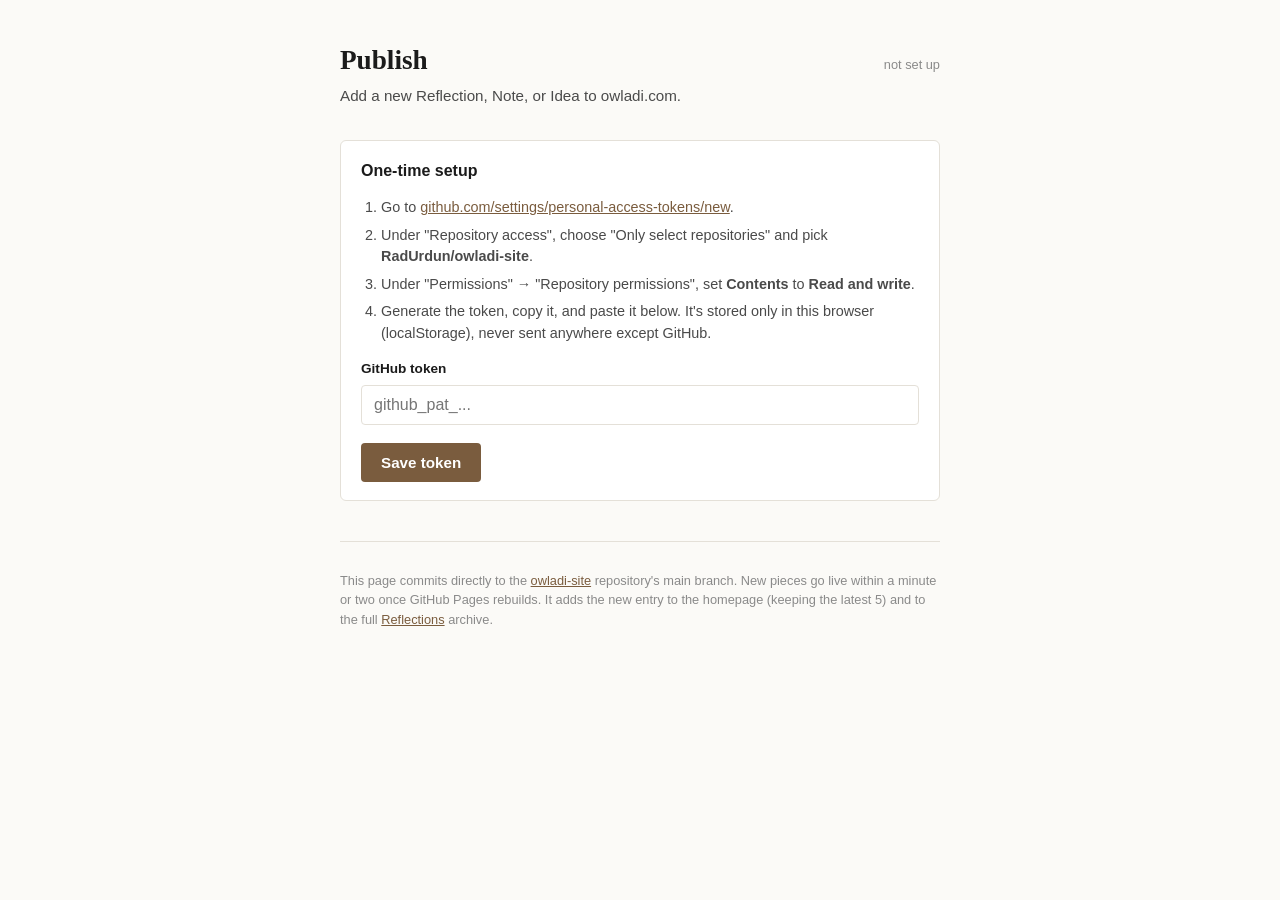
==== admin/index.html @ ec38209f "Create index.html" ====
<!DOCTYPE html>
<html lang="en">
<head>
<meta charset="UTF-8">
<meta name="viewport" content="width=device-width, initial-scale=1.0">
<title>Publish — Raddad Ayoub</title>
<meta name="robots" content="noindex">
<style>
  :root {
    --ink: #1b1b1b;
    --ink-soft: #4a4a4a;
    --ink-faint: #8a8a8a;
    --rule: #e4e0d8;
    --paper: #fbfaf7;
    --accent: #7a5c3e;
    --serif: Georgia, "Iowan Old Style", "Palatino Linotype", Palatino, "Times New Roman", serif;
    --sans: -apple-system, BlinkMacSystemFont, "Segoe UI", Helvetica, Arial, sans-serif;
  }
  * { box-sizing: border-box; }
  body {
    margin: 0;
    background: var(--paper);
    color: var(--ink);
    font-family: var(--sans);
    font-size: 16px;
    line-height: 1.5;
  }
  .wrap { max-width: 640px; margin: 0 auto; padding: 40px 20px 80px; }
  h1 { font-family: var(--serif); font-size: 1.7rem; margin: 0 0 4px; }
  .sub { color: var(--ink-soft); margin: 0 0 32px; font-size: 0.95rem; }
  a { color: var(--accent); }
  fieldset { border: none; padding: 0; margin: 0 0 28px; }
  label { display: block; font-weight: 600; font-size: 0.85rem; margin-bottom: 6px; }
  .hint { color: var(--ink-faint); font-size: 0.8rem; margin: 4px 0 0; }
  input[type=text], select, textarea {
    width: 100%;
    font-family: var(--sans);
    font-size: 1rem;
    padding: 10px 12px;
    border: 1px solid var(--rule);
    border-radius: 4px;
    background: #fff;
    color: var(--ink);
  }
  textarea { min-height: 160px; resize: vertical; font-family: var(--serif); line-height: 1.6; }
  .row { margin-bottom: 18px; }
  .two-col { display: flex; gap: 14px; }
  .two-col > div { flex: 1; }
  button {
    font-family: var(--sans);
    font-size: 0.95rem;
    font-weight: 600;
    padding: 11px 20px;
    border-radius: 4px;
    border: none;
    cursor: pointer;
  }
  .btn-primary { background: var(--accent); color: #fff; }
  .btn-primary:disabled { opacity: 0.5; cursor: default; }
  .btn-secondary { background: none; border: 1px solid var(--rule); color: var(--ink-soft); }
  .checkbox-row { display: flex; align-items: center; gap: 8px; }
  .checkbox-row label { margin: 0; font-weight: 400; }
  #setup, #status { display: none; }
  #setup {
    border: 1px solid var(--rule);
    border-radius: 6px;
    padding: 18px 20px;
    margin-bottom: 32px;
    background: #fff;
  }
  #setup h2 { font-size: 1rem; margin: 0 0 10px; }
  #setup ol { padding-left: 20px; font-size: 0.9rem; color: var(--ink-soft); }
  #setup li { margin-bottom: 6px; }
  #status {
    border-radius: 4px;
    padding: 12px 14px;
    font-size: 0.9rem;
    margin-bottom: 20px;
    white-space: pre-wrap;
  }
  #status.ok { background: #eef6ec; color: #2b5c2b; display: block; }
  #status.err { background: #fbeaea; color: #8a2b2b; display: block; }
  #status.busy { background: #f0efe9; color: var(--ink-soft); display: block; }
  .top-bar { display: flex; justify-content: space-between; align-items: baseline; }
  .token-state { font-size: 0.8rem; color: var(--ink-faint); }
  footer { margin-top: 40px; border-top: 1px solid var(--rule); padding-top: 16px; font-size: 0.8rem; color: var(--ink-faint); }
</style>
</head>
<body>
<div class="wrap">

  <div class="top-bar">
    <h1>Publish</h1>
    <span class="token-state" id="tokenState"></span>
  </div>
  <p class="sub">Add a new Reflection, Note, or Idea to owladi.com.</p>

  <div id="setup">
    <h2>One-time setup</h2>
    <ol>
      <li>Go to <a href="https://github.com/settings/personal-access-tokens/new" target="_blank" rel="noopener">github.com/settings/personal-access-tokens/new</a>.</li>
      <li>Under "Repository access", choose "Only select repositories" and pick <strong>RadUrdun/owladi-site</strong>.</li>
      <li>Under "Permissions" → "Repository permissions", set <strong>Contents</strong> to <strong>Read and write</strong>.</li>
      <li>Generate the token, copy it, and paste it below. It's stored only in this browser (localStorage), never sent anywhere except GitHub.</li>
    </ol>
    <div class="row">
      <label for="tokenInput">GitHub token</label>
      <input type="text" id="tokenInput" placeholder="github_pat_...">
    </div>
    <button class="btn-primary" id="saveTokenBtn">Save token</button>
  </div>

  <div id="status"></div>

  <form id="entryForm">
    <div class="row">
      <label for="title">Title</label>
      <input type="text" id="title" required placeholder="A working title for the piece">
    </div>

    <div class="two-col row">
      <div>
        <label for="type">Format</label>
        <select id="type">
          <option value="Reflection">Reflection (long)</option>
          <option value="Note">Note (short)</option>
          <option value="Idea">Idea (a few sentences)</option>
        </select>
      </div>
      <div>
        <label for="readTime">Read time (optional)</label>
        <input type="text" id="readTime" placeholder="e.g. 3">
        <p class="hint">Minutes. Leave blank to omit.</p>
      </div>
    </div>

    <div class="row">
      <label for="topic">Topic (optional)</label>
      <input type="text" id="topic" placeholder="e.g. Digital Trust">
    </div>

    <div class="row">
      <label for="dek">Standfirst / summary</label>
      <textarea id="dek" style="min-height:60px;" required placeholder="One or two sentences shown in the listings."></textarea>
    </div>

    <div class="row">
      <label for="body">Body</label>
      <textarea id="body" required placeholder="Write the piece here. Leave a blank line between paragraphs."></textarea>
    </div>

    <div class="row checkbox-row">
      <input type="checkbox" id="disclosure" checked>
      <label for="disclosure">Include the "views are my own" disclosure line</label>
    </div>

    <button type="submit" class="btn-primary" id="publishBtn">Publish</button>
    <button type="button" class="btn-secondary" id="forgetTokenBtn" style="margin-left:10px;">Forget saved token</button>
  </form>

  <footer>
    <p>This page commits directly to the <a href="https://github.com/RadUrdun/owladi-site" target="_blank" rel="noopener">owladi-site</a> repository's main branch. New pieces go live within a minute or two once GitHub Pages rebuilds. It adds the new entry to the homepage (keeping the latest 5) and to the full <a href="/reflections.html">Reflections</a> archive.</p>
  </footer>

</div>

<script>
(function () {
  var OWNER = 'RadUrdun';
  var REPO = 'owladi-site';
  var BRANCH = 'main';
  var API = 'https://api.github.com';
  var TOKEN_KEY = 'owladi_admin_token';
  var HOMEPAGE_MAX = 5;

  var setupEl = document.getElementById('setup');
  var statusEl = document.getElementById('status');
  var tokenStateEl = document.getElementById('tokenState');
  var form = document.getElementById('entryForm');
  var publishBtn = document.getElementById('publishBtn');

  function getToken() { return localStorage.getItem(TOKEN_KEY) || ''; }

  function refreshTokenUI() {
    var t = getToken();
    if (t) {
      setupEl.style.display = 'none';
      form.style.display = 'block';
      tokenStateEl.textContent = 'token saved';
    } else {
      setupEl.style.display = 'block';
      form.style.display = 'none';
      tokenStateEl.textContent = 'not set up';
    }
  }

  document.getElementById('saveTokenBtn').addEventListener('click', function () {
    var v = document.getElementById('tokenInput').value.trim();
    if (!v) return;
    localStorage.setItem(TOKEN_KEY, v);
    document.getElementById('tokenInput').value = '';
    refreshTokenUI();
    showStatus('ok', 'Token saved to this browser.');
  });

  document.getElementById('forgetTokenBtn').addEventListener('click', function () {
    localStorage.removeItem(TOKEN_KEY);
    refreshTokenUI();
    showStatus('ok', 'Token removed from this browser.');
  });

  function showStatus(kind, msg) {
    statusEl.className = kind;
    statusEl.textContent = msg;
  }

  function escapeHtml(s) {
    return String(s)
      .replace(/&/g, '&amp;')
      .replace(/</g, '&lt;')
      .replace(/>/g, '&gt;');
  }

  function slugify(s) {
    return String(s)
      .toLowerCase()
      .replace(/[^a-z0-9]+/g, '-')
      .replace(/^-+|-+$/g, '')
      .slice(0, 80) || 'entry';
  }

  function formatDate(d) {
    var months = ['January','February','March','April','May','June','July','August','September','October','November','December'];
    return d.getDate() + ' ' + months[d.getMonth()] + ' ' + d.getFullYear();
  }

  function b64EncodeUnicode(str) {
    return btoa(encodeURIComponent(str).replace(/%([0-9A-F]{2})/g, function (m, p1) {
      return String.fromCharCode('0x' + p1);
    }));
  }

  function b64DecodeUnicode(str) {
    return decodeURIComponent(atob(str).split('').map(function (c) {
      return '%' + ('00' + c.charCodeAt(0).toString(16)).slice(-2);
    }).join(''));
  }

  function ghHeaders() {
    return {
      'Authorization': 'Bearer ' + getToken(),
      'Accept': 'application/vnd.github+json',
      'X-GitHub-Api-Version': '2022-11-28'
    };
  }

  function getFile(path) {
    return fetch(API + '/repos/' + OWNER + '/' + REPO + '/contents/' + path + '?ref=' + BRANCH, { headers: ghHeaders() })
      .then(function (res) {
        if (!res.ok) throw new Error('Could not read ' + path + ' (' + res.status + ')');
        return res.json();
      })
      .then(function (json) {
        return { sha: json.sha, content: b64DecodeUnicode(json.content.replace(/\n/g, '')) };
      });
  }

  function putFile(path, content, sha, message) {
    var body = {
      message: message,
      content: b64EncodeUnicode(content),
      branch: BRANCH
    };
    if (sha) body.sha = sha;
    return fetch(API + '/repos/' + OWNER + '/' + REPO + '/contents/' + path, {
      method: 'PUT',
      headers: ghHeaders(),
      body: JSON.stringify(body)
    }).then(function (res) {
      if (!res.ok) {
        return res.json().catch(function () { return {}; }).then(function (j) {
          throw new Error('Failed to write ' + path + ' (' + res.status + '): ' + (j.message || 'unknown error'));
        });
      }
      return res.json();
    });
  }

  function paragraphs(body) {
    return body.split(/\n\s*\n/).map(function (p) { return p.trim(); }).filter(Boolean)
      .map(function (p) { return '      <p>' + escapeHtml(p).replace(/\n/g, ' ') + '</p>'; })
      .join('\n\n');
  }

  function buildEntryPage(opts) {
    var kicker = opts.type;
    var metaParts = [opts.dateStr];
    if (opts.topic) metaParts.push(opts.topic);
    if (opts.readTime) metaParts.push(opts.readTime + ' min read');
    var meta = metaParts.join(' &middot; ').replace(/&middot;/g, '·');

    var disclosureHtml = opts.disclosure ?
      '\n      <div class="disclosure">\n        <p>Personal reflection. Views are my own and not those of my employer.</p>\n      </div>' : '';

    return '<!DOCTYPE html>\n' +
'<html lang="en">\n' +
'<head>\n' +
'<meta charset="UTF-8">\n' +
'<meta name="viewport" content="width=device-width, initial-scale=1.0">\n' +
'<title>' + escapeHtml(opts.title) + ' — Raddad Ayoub</title>\n' +
'<meta name="description" content="' + escapeHtml(opts.dek) + '">\n' +
'<link rel="stylesheet" href="style.css">\n' +
'</head>\n' +
'<body>\n' +
'<div class="wrap">\n\n' +
'  <header class="site">\n' +
'    <p class="name"><a href="/">Raddad Ayoub</a></p>\n' +
'    <nav class="site">\n' +
'      <a href="/reflections.html" class="current">Reflections</a>\n' +
'      <a href="/writing.html">Writing</a>\n' +
'      <a href="/speaking.html">Speaking</a>\n' +
'      <a href="/about.html">About</a>\n' +
'    </nav>\n' +
'  </header>\n\n' +
'  <main>\n' +
'    <article class="entry">\n' +
'      <p class="entry-kicker">' + escapeHtml(kicker) + '</p>\n' +
'      <h1>' + escapeHtml(opts.title) + '</h1>\n' +
'      <p class="entry-meta">' + meta + '</p>\n\n' +
paragraphs(opts.body) + '\n' +
disclosureHtml + '\n' +
'    </article>\n\n' +
'    <p><a class="back-link" href="/reflections.html">← All reflections</a></p>\n' +
'  </main>\n\n' +
'  <footer class="site">\n' +
'    <p>Raddad Ayoub</p>\n' +
'  </footer>\n\n' +
'</div>\n' +
'</body>\n' +
'</html>\n';
  }

  function buildListItem(opts, forHomepage) {
    var kickerBits = [opts.type];
    var showTime = opts.readTime && opts.type !== 'Idea';
    var kicker = showTime ? opts.type + ' · ' + opts.readTime + ' min' : opts.type;
    var rowClass = opts.type === 'Idea' ? 'entry-row idea' : 'entry-row';
    var href = forHomepage ? '/' + opts.slug + '.html' : opts.slug + '.html';
    var metaText = forHomepage ? opts.dateStr : (opts.topic ? opts.dateStr + ' · ' + opts.topic : opts.dateStr);

    return '      <li class="' + rowClass + '">\n' +
'        <p class="entry-kicker">' + escapeHtml(kicker) + '</p>\n' +
'        <h2><a href="' + href + '">' + escapeHtml(opts.title) + '</a></h2>\n' +
'        <p class="entry-dek">' + escapeHtml(opts.dek) + '</p>\n' +
'        <p class="entry-meta">' + metaText + '</p>\n' +
'      </li>';
  }

  function insertIntoList(html, listItemHtml, cap) {
    var openTag = '<ul class="entry-list">';
    var closeTag = '</ul>';
    var start = html.indexOf(openTag);
    var end = html.indexOf(closeTag, start);
    if (start === -1 || end === -1) throw new Error('Could not find entry-list in page');

    var before = html.slice(0, start + openTag.length);
    var after = html.slice(end);
    var inner = html.slice(start + openTag.length, end);

    var items = inner.split(/(?=<li class="entry-row)/).map(function (s) { return s.trim(); }).filter(Boolean);
    items.unshift(listItemHtml.trim());

    if (cap && items.length > cap) items = items.slice(0, cap);

    var rebuilt = '\n\n' + items.map(function (it) { return '      ' + it; }).join('\n\n') + '\n\n    ';
    return before + rebuilt + after;
  }

  form.addEventListener('submit', function (e) {
    e.preventDefault();
    publishBtn.disabled = true;
    showStatus('busy', 'Publishing…');

    try {
      var title = document.getElementById('title').value.trim();
      var type = document.getElementById('type').value;
      var readTime = document.getElementById('readTime').value.trim();
      var topic = document.getElementById('topic').value.trim();
      var dek = document.getElementById('dek').value.trim();
      var body = document.getElementById('body').value.trim();
      var disclosure = document.getElementById('disclosure').checked;

      if (!title || !dek || !body) {
        showStatus('err', 'Title, standfirst, and body are all required.');
        publishBtn.disabled = false;
        return;
      }

      var slug = slugify(title);
      var path = slug + '.html';
      var dateStr = formatDate(new Date());

      var opts = { title: title, type: type, readTime: readTime, topic: topic, dek: dek, body: body, disclosure: disclosure, slug: slug, dateStr: dateStr };
      var entryHtml = buildEntryPage(opts);

      putFile(path, entryHtml, null, 'Add entry: ' + title)
        .then(function () {
          showStatus('busy', 'Entry page created. Updating homepage…');
          return getFile('index.html');
        })
        .then(function (idx) {
          var updated = insertIntoList(idx.content, buildListItem(opts, true), HOMEPAGE_MAX);
          return putFile('index.html', updated, idx.sha, 'Update homepage: ' + title);
        })
        .then(function () {
          showStatus('busy', 'Homepage updated. Updating reflections archive…');
          return getFile('reflections.html');
        })
        .then(function (refl) {
          var updated = insertIntoList(refl.content, buildListItem(opts, false), null);
          return putFile('reflections.html', updated, refl.sha, 'Update reflections archive: ' + title);
        })
        .then(function () {
          showStatus('ok', 'Published. "' + title + '" is live at owladi.com/' + slug + '.html within a minute or two.');
          form.reset();
          document.getElementById('disclosure').checked = true;
        })
        .catch(function (err) {
          showStatus('err', err.message + '\n\nIf the entry page was created but a listing update failed, you can safely try publishing again after fixing the issue — just note the entry page already exists, so change the title slightly or edit the listing pages by hand this once.');
        })
        .finally(function () {
          publishBtn.disabled = false;
        });
    } catch (err) {
      showStatus('err', err.message);
      publishBtn.disabled = false;
    }
  });

  refreshTokenUI();
})();
</script>
</body>
</html>
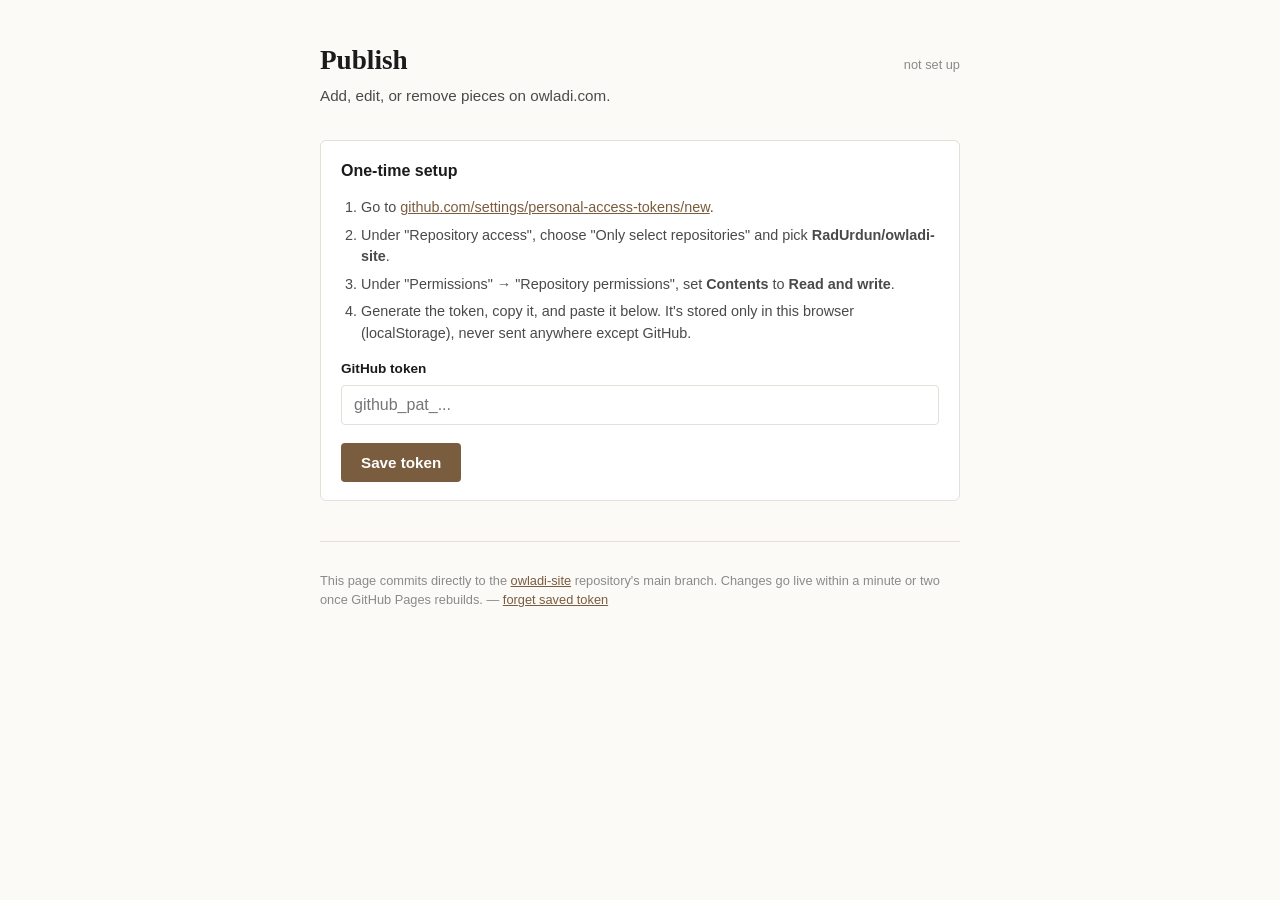
==== commit 3aa75140: "Add files via upload" ====
--- a/admin/index.html
+++ b/admin/index.html
@@ -25,8 +25,9 @@
     font-size: 16px;
     line-height: 1.5;
   }
-  .wrap { max-width: 640px; margin: 0 auto; padding: 40px 20px 80px; }
+  .wrap { max-width: 680px; margin: 0 auto; padding: 40px 20px 80px; }
   h1 { font-family: var(--serif); font-size: 1.7rem; margin: 0 0 4px; }
+  h2.section { font-size: 0.85rem; text-transform: uppercase; letter-spacing: 0.04em; color: var(--ink-faint); margin: 0 0 12px; }
   .sub { color: var(--ink-soft); margin: 0 0 32px; font-size: 0.95rem; }
   a { color: var(--accent); }
   fieldset { border: none; padding: 0; margin: 0 0 28px; }
@@ -58,6 +59,8 @@
   .btn-primary { background: var(--accent); color: #fff; }
   .btn-primary:disabled { opacity: 0.5; cursor: default; }
   .btn-secondary { background: none; border: 1px solid var(--rule); color: var(--ink-soft); }
+  .btn-danger { background: none; border: 1px solid #d8b8b8; color: #8a2b2b; }
+  .btn-small { padding: 5px 10px; font-size: 0.78rem; font-weight: 600; }
   .checkbox-row { display: flex; align-items: center; gap: 8px; }
   .checkbox-row label { margin: 0; font-weight: 400; }
   #setup, #status { display: none; }
@@ -84,6 +87,18 @@
   .top-bar { display: flex; justify-content: space-between; align-items: baseline; }
   .token-state { font-size: 0.8rem; color: var(--ink-faint); }
   footer { margin-top: 40px; border-top: 1px solid var(--rule); padding-top: 16px; font-size: 0.8rem; color: var(--ink-faint); }
+
+  .post-list { list-style: none; margin: 0 0 32px; padding: 0; border: 1px solid var(--rule); border-radius: 6px; background: #fff; overflow: hidden; }
+  .post-row { display: flex; align-items: center; gap: 10px; padding: 12px 14px; border-bottom: 1px solid var(--rule); }
+  .post-row:last-child { border-bottom: none; }
+  .post-kicker { font-size: 0.7rem; text-transform: uppercase; letter-spacing: 0.05em; color: var(--accent); width: 74px; flex: 0 0 auto; }
+  .post-title { flex: 1; font-size: 0.92rem; min-width: 0; overflow: hidden; text-overflow: ellipsis; white-space: nowrap; }
+  .post-date { font-size: 0.78rem; color: var(--ink-faint); flex: 0 0 auto; }
+  .post-actions { display: flex; gap: 6px; flex: 0 0 auto; }
+  .empty-list { padding: 16px 14px; color: var(--ink-faint); font-size: 0.9rem; }
+  .form-header { display: flex; justify-content: space-between; align-items: center; margin-bottom: 16px; }
+  .editing-banner { background: #f0efe9; border-radius: 4px; padding: 8px 12px; font-size: 0.85rem; color: var(--ink-soft); margin-bottom: 16px; display: none; }
+  .editing-banner.show { display: block; }
 </style>
 </head>
 <body>
@@ -93,7 +108,7 @@
     <h1>Publish</h1>
     <span class="token-state" id="tokenState"></span>
   </div>
-  <p class="sub">Add a new Reflection, Note, or Idea to owladi.com.</p>
+  <p class="sub">Add, edit, or remove pieces on owladi.com.</p>
 
   <div id="setup">
     <h2>One-time setup</h2>
@@ -112,54 +127,67 @@
 
   <div id="status"></div>
 
-  <form id="entryForm">
-    <div class="row">
-      <label for="title">Title</label>
-      <input type="text" id="title" required placeholder="A working title for the piece">
+  <div id="mainArea" style="display:none;">
+    <h2 class="section">Your posts</h2>
+    <ul class="post-list" id="postList"></ul>
+
+    <div class="form-header">
+      <h2 class="section" style="margin:0;">New / edit post</h2>
+      <button type="button" class="btn-secondary btn-small" id="newPostBtn">+ New post</button>
     </div>
 
-    <div class="two-col row">
-      <div>
-        <label for="type">Format</label>
-        <select id="type">
-          <option value="Reflection">Reflection (long)</option>
-          <option value="Note">Note (short)</option>
-          <option value="Idea">Idea (a few sentences)</option>
-        </select>
+    <div class="editing-banner" id="editingBanner"></div>
+
+    <form id="entryForm">
+      <div class="row">
+        <label for="title">Title</label>
+        <input type="text" id="title" required placeholder="A working title for the piece">
       </div>
-      <div>
-        <label for="readTime">Read time (optional)</label>
-        <input type="text" id="readTime" placeholder="e.g. 3">
-        <p class="hint">Minutes. Leave blank to omit.</p>
+
+      <div class="two-col row">
+        <div>
+          <label for="type">Format</label>
+          <select id="type">
+            <option value="Reflection">Reflection (long)</option>
+            <option value="Note">Note (short)</option>
+            <option value="Idea">Idea (a few sentences)</option>
+          </select>
+        </div>
+        <div>
+          <label for="readTime">Read time (optional)</label>
+          <input type="text" id="readTime" placeholder="e.g. 3">
+          <p class="hint">Minutes. Leave blank to omit.</p>
+        </div>
       </div>
-    </div>
-
-    <div class="row">
-      <label for="topic">Topic (optional)</label>
-      <input type="text" id="topic" placeholder="e.g. Digital Trust">
-    </div>
-
-    <div class="row">
-      <label for="dek">Standfirst / summary</label>
-      <textarea id="dek" style="min-height:60px;" required placeholder="One or two sentences shown in the listings."></textarea>
-    </div>
-
-    <div class="row">
-      <label for="body">Body</label>
-      <textarea id="body" required placeholder="Write the piece here. Leave a blank line between paragraphs."></textarea>
-    </div>
-
-    <div class="row checkbox-row">
-      <input type="checkbox" id="disclosure" checked>
-      <label for="disclosure">Include the "views are my own" disclosure line</label>
-    </div>
-
-    <button type="submit" class="btn-primary" id="publishBtn">Publish</button>
-    <button type="button" class="btn-secondary" id="forgetTokenBtn" style="margin-left:10px;">Forget saved token</button>
-  </form>
+
+      <div class="row">
+        <label for="topic">Topic (optional)</label>
+        <input type="text" id="topic" placeholder="e.g. Digital Trust — leave blank, most pieces don't need one">
+      </div>
+
+      <div class="row">
+        <label for="dek">Standfirst / summary</label>
+        <textarea id="dek" style="min-height:60px;" required placeholder="One or two sentences shown in the listings."></textarea>
+      </div>
+
+      <div class="row">
+        <label for="body">Body</label>
+        <textarea id="body" required placeholder="Write the piece here. Leave a blank line between paragraphs."></textarea>
+      </div>
+
+      <div class="row checkbox-row">
+        <input type="checkbox" id="disclosure" checked>
+        <label for="disclosure">Include the "views are my own" disclosure line</label>
+      </div>
+
+      <button type="submit" class="btn-primary" id="publishBtn">Publish</button>
+      <button type="button" class="btn-secondary" id="cancelEditBtn" style="display:none;">Cancel</button>
+      <button type="button" class="btn-danger" id="deleteBtn" style="display:none;">Delete this post</button>
+    </form>
+  </div>
 
   <footer>
-    <p>This page commits directly to the <a href="https://github.com/RadUrdun/owladi-site" target="_blank" rel="noopener">owladi-site</a> repository's main branch. New pieces go live within a minute or two once GitHub Pages rebuilds. It adds the new entry to the homepage (keeping the latest 5) and to the full <a href="/reflections.html">Reflections</a> archive.</p>
+    <p>This page commits directly to the <a href="https://github.com/RadUrdun/owladi-site" target="_blank" rel="noopener">owladi-site</a> repository's main branch. Changes go live within a minute or two once GitHub Pages rebuilds. <span id="forgetTokenWrap">— <a href="#" id="forgetTokenBtn">forget saved token</a></span></p>
   </footer>
 
 </div>
@@ -176,8 +204,19 @@
   var setupEl = document.getElementById('setup');
   var statusEl = document.getElementById('status');
   var tokenStateEl = document.getElementById('tokenState');
+  var mainArea = document.getElementById('mainArea');
   var form = document.getElementById('entryForm');
   var publishBtn = document.getElementById('publishBtn');
+  var cancelEditBtn = document.getElementById('cancelEditBtn');
+  var deleteBtn = document.getElementById('deleteBtn');
+  var editingBanner = document.getElementById('editingBanner');
+  var postListEl = document.getElementById('postList');
+
+  var entries = null;       // array, loaded from entries.json
+  var entriesSha = null;    // sha of entries.json, for writing back
+  var editingIndex = -1;    // -1 = creating a new post
+
+  // ---------- token handling ----------
 
   function getToken() { return localStorage.getItem(TOKEN_KEY) || ''; }
 
@@ -185,11 +224,12 @@
     var t = getToken();
     if (t) {
       setupEl.style.display = 'none';
-      form.style.display = 'block';
+      mainArea.style.display = 'block';
       tokenStateEl.textContent = 'token saved';
+      loadPostList();
     } else {
       setupEl.style.display = 'block';
-      form.style.display = 'none';
+      mainArea.style.display = 'none';
       tokenStateEl.textContent = 'not set up';
     }
   }
@@ -203,7 +243,8 @@
     showStatus('ok', 'Token saved to this browser.');
   });
 
-  document.getElementById('forgetTokenBtn').addEventListener('click', function () {
+  document.getElementById('forgetTokenBtn').addEventListener('click', function (e) {
+    e.preventDefault();
     localStorage.removeItem(TOKEN_KEY);
     refreshTokenUI();
     showStatus('ok', 'Token removed from this browser.');
@@ -213,6 +254,8 @@
     statusEl.className = kind;
     statusEl.textContent = msg;
   }
+
+  // ---------- helpers ----------
 
   function escapeHtml(s) {
     return String(s)
@@ -229,6 +272,14 @@
       .slice(0, 80) || 'entry';
   }
 
+  function uniqueSlug(base) {
+    var existing = entries.map(function (e) { return e.slug; });
+    if (existing.indexOf(base) === -1) return base;
+    var n = 2;
+    while (existing.indexOf(base + '-' + n) !== -1) n++;
+    return base + '-' + n;
+  }
+
   function formatDate(d) {
     var months = ['January','February','March','April','May','June','July','August','September','October','November','December'];
     return d.getDate() + ' ' + months[d.getMonth()] + ' ' + d.getFullYear();
@@ -254,52 +305,52 @@
     };
   }
 
-  function getFile(path) {
-    return fetch(API + '/repos/' + OWNER + '/' + REPO + '/contents/' + path + '?ref=' + BRANCH, { headers: ghHeaders() })
-      .then(function (res) {
-        if (!res.ok) throw new Error('Could not read ' + path + ' (' + res.status + ')');
-        return res.json();
-      })
-      .then(function (json) {
-        return { sha: json.sha, content: b64DecodeUnicode(json.content.replace(/\n/g, '')) };
-      });
-  }
-
-  function putFile(path, content, sha, message) {
-    var body = {
-      message: message,
-      content: b64EncodeUnicode(content),
-      branch: BRANCH
-    };
+  async function getFile(path) {
+    var res = await fetch(API + '/repos/' + OWNER + '/' + REPO + '/contents/' + path + '?ref=' + BRANCH, { headers: ghHeaders() });
+    if (res.status === 404) return null;
+    if (!res.ok) throw new Error('Could not read ' + path + ' (' + res.status + ')');
+    var json = await res.json();
+    return { sha: json.sha, content: b64DecodeUnicode(json.content.replace(/\n/g, '')) };
+  }
+
+  async function putFile(path, content, sha, message) {
+    var body = { message: message, content: b64EncodeUnicode(content), branch: BRANCH };
     if (sha) body.sha = sha;
-    return fetch(API + '/repos/' + OWNER + '/' + REPO + '/contents/' + path, {
-      method: 'PUT',
-      headers: ghHeaders(),
-      body: JSON.stringify(body)
-    }).then(function (res) {
-      if (!res.ok) {
-        return res.json().catch(function () { return {}; }).then(function (j) {
-          throw new Error('Failed to write ' + path + ' (' + res.status + '): ' + (j.message || 'unknown error'));
-        });
-      }
-      return res.json();
+    var res = await fetch(API + '/repos/' + OWNER + '/' + REPO + '/contents/' + path, {
+      method: 'PUT', headers: ghHeaders(), body: JSON.stringify(body)
     });
-  }
-
-  function paragraphs(body) {
+    if (!res.ok) {
+      var j = await res.json().catch(function () { return {}; });
+      throw new Error('Failed to write ' + path + ' (' + res.status + '): ' + (j.message || 'unknown error'));
+    }
+    return res.json();
+  }
+
+  async function deleteFile(path, sha, message) {
+    var res = await fetch(API + '/repos/' + OWNER + '/' + REPO + '/contents/' + path, {
+      method: 'DELETE', headers: ghHeaders(), body: JSON.stringify({ message: message, sha: sha, branch: BRANCH })
+    });
+    if (!res.ok && res.status !== 404) {
+      var j = await res.json().catch(function () { return {}; });
+      throw new Error('Failed to delete ' + path + ' (' + res.status + '): ' + (j.message || 'unknown error'));
+    }
+  }
+
+  function paragraphsHtml(body) {
     return body.split(/\n\s*\n/).map(function (p) { return p.trim(); }).filter(Boolean)
       .map(function (p) { return '      <p>' + escapeHtml(p).replace(/\n/g, ' ') + '</p>'; })
       .join('\n\n');
   }
 
-  function buildEntryPage(opts) {
-    var kicker = opts.type;
-    var metaParts = [opts.dateStr];
-    if (opts.topic) metaParts.push(opts.topic);
-    if (opts.readTime) metaParts.push(opts.readTime + ' min read');
-    var meta = metaParts.join(' &middot; ').replace(/&middot;/g, '·');
-
-    var disclosureHtml = opts.disclosure ?
+  // ---------- page builders (all pages are generated fresh from `entries`) ----------
+
+  function buildEntryPage(e) {
+    var metaParts = [e.dateStr];
+    if (e.topic) metaParts.push(e.topic);
+    if (e.readTime) metaParts.push(e.readTime + ' min read');
+    var meta = metaParts.join(' · ');
+
+    var disclosureHtml = e.disclosure ?
       '\n      <div class="disclosure">\n        <p>Personal reflection. Views are my own and not those of my employer.</p>\n      </div>' : '';
 
     return '<!DOCTYPE html>\n' +
@@ -307,8 +358,22 @@
 '<head>\n' +
 '<meta charset="UTF-8">\n' +
 '<meta name="viewport" content="width=device-width, initial-scale=1.0">\n' +
-'<title>' + escapeHtml(opts.title) + ' — Raddad Ayoub</title>\n' +
-'<meta name="description" content="' + escapeHtml(opts.dek) + '">\n' +
+'<title>' + escapeHtml(e.title) + ' — Raddad Ayoub</title>\n' +
+'<meta name="description" content="' + escapeHtml(e.dek) + '">\n' +
+'<link rel="icon" href="/favicon.svg" type="image/svg+xml">\n' +
+'<link rel="icon" href="/favicon.ico" sizes="any">\n' +
+'<link rel="apple-touch-icon" href="/apple-touch-icon.png">\n' +
+'<link rel="canonical" href="https://owladi.com/' + e.slug + '.html">\n' +
+'<meta property="og:type" content="article">\n' +
+'<meta property="og:site_name" content="Raddad Ayoub">\n' +
+'<meta property="og:title" content="' + escapeHtml(e.title) + '">\n' +
+'<meta property="og:description" content="' + escapeHtml(e.dek) + '">\n' +
+'<meta property="og:url" content="https://owladi.com/' + e.slug + '.html">\n' +
+'<meta property="og:image" content="https://owladi.com/og-image.png">\n' +
+'<meta name="twitter:card" content="summary_large_image">\n' +
+'<meta name="twitter:title" content="' + escapeHtml(e.title) + '">\n' +
+'<meta name="twitter:description" content="' + escapeHtml(e.dek) + '">\n' +
+'<meta name="twitter:image" content="https://owladi.com/og-image.png">\n' +
 '<link rel="stylesheet" href="style.css">\n' +
 '</head>\n' +
 '<body>\n' +
@@ -324,10 +389,10 @@
 '  </header>\n\n' +
 '  <main>\n' +
 '    <article class="entry">\n' +
-'      <p class="entry-kicker">' + escapeHtml(kicker) + '</p>\n' +
-'      <h1>' + escapeHtml(opts.title) + '</h1>\n' +
+'      <p class="entry-kicker">' + escapeHtml(e.type) + '</p>\n' +
+'      <h1>' + escapeHtml(e.title) + '</h1>\n' +
 '      <p class="entry-meta">' + meta + '</p>\n\n' +
-paragraphs(opts.body) + '\n' +
+paragraphsHtml(e.body) + '\n' +
 disclosureHtml + '\n' +
 '    </article>\n\n' +
 '    <p><a class="back-link" href="/reflections.html">← All reflections</a></p>\n' +
@@ -340,100 +405,352 @@
 '</html>\n';
   }
 
-  function buildListItem(opts, forHomepage) {
-    var kickerBits = [opts.type];
-    var showTime = opts.readTime && opts.type !== 'Idea';
-    var kicker = showTime ? opts.type + ' · ' + opts.readTime + ' min' : opts.type;
-    var rowClass = opts.type === 'Idea' ? 'entry-row idea' : 'entry-row';
-    var href = forHomepage ? '/' + opts.slug + '.html' : opts.slug + '.html';
-    var metaText = forHomepage ? opts.dateStr : (opts.topic ? opts.dateStr + ' · ' + opts.topic : opts.dateStr);
-
-    return '      <li class="' + rowClass + '">\n' +
+  function buildListItem(e, forHomepage) {
+    var showTime = e.readTime && e.type !== 'Idea';
+    var kicker = showTime ? e.type + ' · ' + e.readTime + ' min' : e.type;
+    var rowClass = e.type === 'Idea' ? 'entry-row idea' : 'entry-row';
+    var href = forHomepage ? '/' + e.slug + '.html' : e.slug + '.html';
+    var metaText = forHomepage ? e.dateStr : (e.topic ? e.dateStr + ' · ' + e.topic : e.dateStr);
+
+    return '      <li class="' + rowClass + '" data-type="' + e.type + '">\n' +
 '        <p class="entry-kicker">' + escapeHtml(kicker) + '</p>\n' +
-'        <h2><a href="' + href + '">' + escapeHtml(opts.title) + '</a></h2>\n' +
-'        <p class="entry-dek">' + escapeHtml(opts.dek) + '</p>\n' +
+'        <h2><a href="' + href + '">' + escapeHtml(e.title) + '</a></h2>\n' +
+'        <p class="entry-dek">' + escapeHtml(e.dek) + '</p>\n' +
 '        <p class="entry-meta">' + metaText + '</p>\n' +
 '      </li>';
   }
 
-  function insertIntoList(html, listItemHtml, cap) {
-    var openTag = '<ul class="entry-list">';
-    var closeTag = '</ul>';
-    var start = html.indexOf(openTag);
-    var end = html.indexOf(closeTag, start);
-    if (start === -1 || end === -1) throw new Error('Could not find entry-list in page');
-
-    var before = html.slice(0, start + openTag.length);
-    var after = html.slice(end);
-    var inner = html.slice(start + openTag.length, end);
-
-    var items = inner.split(/(?=<li class="entry-row)/).map(function (s) { return s.trim(); }).filter(Boolean);
-    items.unshift(listItemHtml.trim());
-
-    if (cap && items.length > cap) items = items.slice(0, cap);
-
-    var rebuilt = '\n\n' + items.map(function (it) { return '      ' + it; }).join('\n\n') + '\n\n    ';
-    return before + rebuilt + after;
-  }
-
-  form.addEventListener('submit', function (e) {
+  var TAGLINE = 'Reflections on trust, technology, organisations, poetry, art, and other things I am still trying to understand.';
+
+  function buildIndexPage(allEntries) {
+    var shown = allEntries.slice(0, HOMEPAGE_MAX);
+    var list = shown.length
+      ? shown.map(function (e) { return buildListItem(e, true); }).join('\n\n')
+      : '      <li class="entry-row"><p class="entry-dek">Nothing published yet.</p></li>';
+
+    return '<!DOCTYPE html>\n<html lang="en">\n<head>\n' +
+'<meta charset="UTF-8">\n<meta name="viewport" content="width=device-width, initial-scale=1.0">\n' +
+'<title>Raddad Ayoub</title>\n' +
+'<meta name="description" content="' + TAGLINE + '">\n' +
+'<link rel="icon" href="/favicon.svg" type="image/svg+xml">\n' +
+'<link rel="icon" href="/favicon.ico" sizes="any">\n' +
+'<link rel="apple-touch-icon" href="/apple-touch-icon.png">\n' +
+'<link rel="canonical" href="https://owladi.com/">\n' +
+'<meta property="og:type" content="website">\n' +
+'<meta property="og:site_name" content="Raddad Ayoub">\n' +
+'<meta property="og:title" content="Raddad Ayoub">\n' +
+'<meta property="og:description" content="' + TAGLINE + '">\n' +
+'<meta property="og:url" content="https://owladi.com/">\n' +
+'<meta property="og:image" content="https://owladi.com/og-image.png">\n' +
+'<meta name="twitter:card" content="summary_large_image">\n' +
+'<meta name="twitter:title" content="Raddad Ayoub">\n' +
+'<meta name="twitter:description" content="' + TAGLINE + '">\n' +
+'<meta name="twitter:image" content="https://owladi.com/og-image.png">\n' +
+'<link rel="stylesheet" href="style.css">\n' +
+'</head>\n<body>\n<div class="wrap">\n\n' +
+'  <header class="site">\n' +
+'    <p class="name"><a href="/">Raddad Ayoub</a></p>\n' +
+'    <p class="tagline">' + TAGLINE + '</p>\n' +
+'    <nav class="site">\n' +
+'      <a href="/reflections.html" class="current">Reflections</a>\n' +
+'      <a href="/writing.html">Writing</a>\n' +
+'      <a href="/speaking.html">Speaking</a>\n' +
+'      <a href="/about.html">About</a>\n' +
+'    </nav>\n' +
+'  </header>\n\n' +
+'  <main>\n' +
+'    <ul class="entry-list">\n\n' + list + '\n\n    </ul>\n\n' +
+'    <p style="margin-top:36px;"><a class="back-link" href="/reflections.html">All reflections →</a></p>\n' +
+'  </main>\n\n' +
+'  <footer class="site">\n' +
+'    <p>Raddad Ayoub</p>\n' +
+'    <p>Personal reflections. Views are my own, not my employer\'s.</p>\n' +
+'  </footer>\n\n' +
+'</div>\n</body>\n</html>\n';
+  }
+
+  function buildReflectionsPage(allEntries) {
+    var desc = "Short reflections, notes, and ideas — on trust, technology, organisations, poetry, art, and whatever else I'm noticing and thinking about.";
+    var list = allEntries.length
+      ? allEntries.map(function (e) { return buildListItem(e, false); }).join('\n\n')
+      : '      <li class="entry-row"><p class="entry-dek">Nothing published yet.</p></li>';
+
+    return '<!DOCTYPE html>\n<html lang="en">\n<head>\n' +
+'<meta charset="UTF-8">\n<meta name="viewport" content="width=device-width, initial-scale=1.0">\n' +
+'<title>Reflections — Raddad Ayoub</title>\n' +
+'<meta name="description" content="' + desc + '">\n' +
+'<link rel="icon" href="/favicon.svg" type="image/svg+xml">\n' +
+'<link rel="icon" href="/favicon.ico" sizes="any">\n' +
+'<link rel="apple-touch-icon" href="/apple-touch-icon.png">\n' +
+'<link rel="canonical" href="https://owladi.com/reflections.html">\n' +
+'<meta property="og:type" content="website">\n' +
+'<meta property="og:site_name" content="Raddad Ayoub">\n' +
+'<meta property="og:title" content="Reflections — Raddad Ayoub">\n' +
+'<meta property="og:description" content="' + desc + '">\n' +
+'<meta property="og:url" content="https://owladi.com/reflections.html">\n' +
+'<meta property="og:image" content="https://owladi.com/og-image.png">\n' +
+'<meta name="twitter:card" content="summary_large_image">\n' +
+'<meta name="twitter:title" content="Reflections — Raddad Ayoub">\n' +
+'<meta name="twitter:description" content="' + desc + '">\n' +
+'<meta name="twitter:image" content="https://owladi.com/og-image.png">\n' +
+'<link rel="stylesheet" href="style.css">\n' +
+'</head>\n<body>\n<div class="wrap">\n\n' +
+'  <header class="site">\n' +
+'    <p class="name"><a href="/">Raddad Ayoub</a></p>\n' +
+'    <p class="tagline">' + TAGLINE + '</p>\n' +
+'    <nav class="site">\n' +
+'      <a href="/reflections.html" class="current">Reflections</a>\n' +
+'      <a href="/writing.html">Writing</a>\n' +
+'      <a href="/speaking.html">Speaking</a>\n' +
+'      <a href="/about.html">About</a>\n' +
+'    </nav>\n' +
+'  </header>\n\n' +
+'  <main>\n' +
+'    <p class="filters">\n' +
+'      <a href="#" class="active" data-filter="all">All</a>\n' +
+'      <a href="#" data-filter="Reflection">Reflections</a>\n' +
+'      <a href="#" data-filter="Note">Notes</a>\n' +
+'      <a href="#" data-filter="Idea">Ideas</a>\n' +
+'    </p>\n\n' +
+'    <ul class="entry-list">\n\n' + list + '\n\n    </ul>\n\n' +
+'    <p class="entry-meta" id="emptyState" style="display:none; padding:26px 0;">Nothing in this category yet.</p>\n' +
+'  </main>\n\n' +
+'  <footer class="site">\n' +
+'    <p>Raddad Ayoub</p>\n' +
+'    <p>Personal reflections. Views are my own, not my employer\'s.</p>\n' +
+'  </footer>\n\n' +
+'</div>\n' +
+'<script>\n' +
+"(function () {\n" +
+"  var links = document.querySelectorAll('.filters a');\n" +
+"  var rows = document.querySelectorAll('.entry-list .entry-row');\n" +
+"  var empty = document.getElementById('emptyState');\n" +
+"  function applyFilter(type) {\n" +
+"    var visible = 0;\n" +
+"    rows.forEach(function (row) {\n" +
+"      var show = type === 'all' || row.getAttribute('data-type') === type;\n" +
+"      row.style.display = show ? '' : 'none';\n" +
+"      if (show) visible++;\n" +
+"    });\n" +
+"    empty.style.display = visible === 0 ? '' : 'none';\n" +
+"  }\n" +
+"  links.forEach(function (link) {\n" +
+"    link.addEventListener('click', function (e) {\n" +
+"      e.preventDefault();\n" +
+"      links.forEach(function (l) { l.classList.remove('active'); });\n" +
+"      link.classList.add('active');\n" +
+"      applyFilter(link.getAttribute('data-filter'));\n" +
+"    });\n" +
+"  });\n" +
+"})();\n" +
+'<\/script>\n' +
+'</body>\n</html>\n';
+  }
+
+  function insertSitemapUrl(xml, url) {
+    var closeTag = '</urlset>';
+    var idx = xml.indexOf(closeTag);
+    if (idx === -1) throw new Error('Could not find </urlset> in sitemap.xml');
+    var entry = '  <url><loc>' + url + '</loc></url>\n';
+    return xml.slice(0, idx) + entry + xml.slice(idx);
+  }
+
+  function removeSitemapUrl(xml, url) {
+    var line = '  <url><loc>' + url + '</loc></url>\n';
+    return xml.split(line).join('');
+  }
+
+  // ---------- post list UI ----------
+
+  async function loadPostList() {
+    showStatus('busy', 'Loading your posts…');
+    try {
+      var file = await getFile('entries.json');
+      if (!file) {
+        entries = [];
+        entriesSha = null;
+      } else {
+        entries = JSON.parse(file.content).entries || [];
+        entriesSha = file.sha;
+      }
+      renderPostList();
+      statusEl.className = '';
+      statusEl.style.display = 'none';
+    } catch (err) {
+      showStatus('err', err.message);
+    }
+  }
+
+  function renderPostList() {
+    postListEl.innerHTML = '';
+    if (!entries.length) {
+      var li = document.createElement('li');
+      li.className = 'empty-list';
+      li.textContent = 'No posts yet — use the form below to publish your first one.';
+      postListEl.appendChild(li);
+      return;
+    }
+    entries.forEach(function (e, i) {
+      var li = document.createElement('li');
+      li.className = 'post-row';
+      li.innerHTML =
+        '<span class="post-kicker">' + escapeHtml(e.type) + '</span>' +
+        '<span class="post-title">' + escapeHtml(e.title) + '</span>' +
+        '<span class="post-date">' + escapeHtml(e.dateStr) + '</span>' +
+        '<span class="post-actions"><button type="button" class="btn-secondary btn-small" data-edit="' + i + '">Edit</button></span>';
+      postListEl.appendChild(li);
+    });
+    postListEl.querySelectorAll('[data-edit]').forEach(function (btn) {
+      btn.addEventListener('click', function () { startEdit(parseInt(btn.getAttribute('data-edit'), 10)); });
+    });
+  }
+
+  function startEdit(index) {
+    editingIndex = index;
+    var e = entries[index];
+    document.getElementById('title').value = e.title;
+    document.getElementById('type').value = e.type;
+    document.getElementById('readTime').value = e.readTime || '';
+    document.getElementById('topic').value = e.topic || '';
+    document.getElementById('dek').value = e.dek;
+    document.getElementById('body').value = e.body;
+    document.getElementById('disclosure').checked = !!e.disclosure;
+
+    editingBanner.textContent = 'Editing "' + e.title + '" — the URL (owladi.com/' + e.slug + '.html) and original date stay the same.';
+    editingBanner.classList.add('show');
+    publishBtn.textContent = 'Save changes';
+    cancelEditBtn.style.display = 'inline-block';
+    deleteBtn.style.display = 'inline-block';
+    window.scrollTo({ top: form.offsetTop - 20, behavior: 'smooth' });
+  }
+
+  function startNew() {
+    editingIndex = -1;
+    form.reset();
+    document.getElementById('disclosure').checked = true;
+    editingBanner.classList.remove('show');
+    publishBtn.textContent = 'Publish';
+    cancelEditBtn.style.display = 'none';
+    deleteBtn.style.display = 'none';
+  }
+
+  document.getElementById('newPostBtn').addEventListener('click', startNew);
+  cancelEditBtn.addEventListener('click', startNew);
+
+  // ---------- publish / save ----------
+
+  async function regenerateListingPages(allEntries, label) {
+    showStatus('busy', 'Updating homepage…');
+    var idx = await getFile('index.html');
+    await putFile('index.html', buildIndexPage(allEntries), idx ? idx.sha : null, 'Update homepage: ' + label);
+
+    showStatus('busy', 'Updating reflections archive…');
+    var refl = await getFile('reflections.html');
+    await putFile('reflections.html', buildReflectionsPage(allEntries), refl ? refl.sha : null, 'Update reflections archive: ' + label);
+  }
+
+  async function saveEntriesJson(label) {
+    var res = await putFile('entries.json', JSON.stringify({ entries: entries }, null, 2), entriesSha, 'Update entries.json: ' + label);
+    entriesSha = res.content.sha;
+  }
+
+  form.addEventListener('submit', async function (e) {
     e.preventDefault();
     publishBtn.disabled = true;
-    showStatus('busy', 'Publishing…');
+
+    var title = document.getElementById('title').value.trim();
+    var type = document.getElementById('type').value;
+    var readTime = document.getElementById('readTime').value.trim();
+    var topic = document.getElementById('topic').value.trim();
+    var dek = document.getElementById('dek').value.trim();
+    var body = document.getElementById('body').value.trim();
+    var disclosure = document.getElementById('disclosure').checked;
+
+    if (!title || !dek || !body) {
+      showStatus('err', 'Title, standfirst, and body are all required.');
+      publishBtn.disabled = false;
+      return;
+    }
+
+    var isNew = editingIndex === -1;
 
     try {
-      var title = document.getElementById('title').value.trim();
-      var type = document.getElementById('type').value;
-      var readTime = document.getElementById('readTime').value.trim();
-      var topic = document.getElementById('topic').value.trim();
-      var dek = document.getElementById('dek').value.trim();
-      var body = document.getElementById('body').value.trim();
-      var disclosure = document.getElementById('disclosure').checked;
-
-      if (!title || !dek || !body) {
-        showStatus('err', 'Title, standfirst, and body are all required.');
-        publishBtn.disabled = false;
-        return;
+      var entry;
+      if (isNew) {
+        var slug = uniqueSlug(slugify(title));
+        entry = { slug: slug, title: title, type: type, readTime: readTime, topic: topic, dek: dek, body: body, disclosure: disclosure, dateStr: formatDate(new Date()) };
+      } else {
+        var existing = entries[editingIndex];
+        entry = { slug: existing.slug, title: title, type: type, readTime: readTime, topic: topic, dek: dek, body: body, disclosure: disclosure, dateStr: existing.dateStr };
       }
 
-      var slug = slugify(title);
-      var path = slug + '.html';
-      var dateStr = formatDate(new Date());
-
-      var opts = { title: title, type: type, readTime: readTime, topic: topic, dek: dek, body: body, disclosure: disclosure, slug: slug, dateStr: dateStr };
-      var entryHtml = buildEntryPage(opts);
-
-      putFile(path, entryHtml, null, 'Add entry: ' + title)
-        .then(function () {
-          showStatus('busy', 'Entry page created. Updating homepage…');
-          return getFile('index.html');
-        })
-        .then(function (idx) {
-          var updated = insertIntoList(idx.content, buildListItem(opts, true), HOMEPAGE_MAX);
-          return putFile('index.html', updated, idx.sha, 'Update homepage: ' + title);
-        })
-        .then(function () {
-          showStatus('busy', 'Homepage updated. Updating reflections archive…');
-          return getFile('reflections.html');
-        })
-        .then(function (refl) {
-          var updated = insertIntoList(refl.content, buildListItem(opts, false), null);
-          return putFile('reflections.html', updated, refl.sha, 'Update reflections archive: ' + title);
-        })
-        .then(function () {
-          showStatus('ok', 'Published. "' + title + '" is live at owladi.com/' + slug + '.html within a minute or two.');
-          form.reset();
-          document.getElementById('disclosure').checked = true;
-        })
-        .catch(function (err) {
-          showStatus('err', err.message + '\n\nIf the entry page was created but a listing update failed, you can safely try publishing again after fixing the issue — just note the entry page already exists, so change the title slightly or edit the listing pages by hand this once.');
-        })
-        .finally(function () {
-          publishBtn.disabled = false;
-        });
+      showStatus('busy', (isNew ? 'Creating' : 'Updating') + ' entry page…');
+      var existingFile = await getFile(entry.slug + '.html');
+      await putFile(entry.slug + '.html', buildEntryPage(entry), existingFile ? existingFile.sha : null, (isNew ? 'Add entry: ' : 'Edit entry: ') + entry.title);
+
+      if (isNew) {
+        entries.unshift(entry);
+      } else {
+        entries[editingIndex] = entry;
+      }
+
+      await regenerateListingPages(entries, entry.title);
+
+      if (isNew) {
+        showStatus('busy', 'Updating sitemap…');
+        var sm = await getFile('sitemap.xml');
+        if (sm) {
+          await putFile('sitemap.xml', insertSitemapUrl(sm.content, 'https://owladi.com/' + entry.slug + '.html'), sm.sha, 'Update sitemap: ' + entry.title);
+        }
+      }
+
+      showStatus('busy', 'Saving post index…');
+      await saveEntriesJson(entry.title);
+
+      showStatus('ok', (isNew ? 'Published. "' : 'Saved. "') + entry.title + '" is live at owladi.com/' + entry.slug + '.html within a minute or two.');
+      renderPostList();
+      startNew();
     } catch (err) {
       showStatus('err', err.message);
+    } finally {
       publishBtn.disabled = false;
+    }
+  });
+
+  // ---------- delete ----------
+
+  deleteBtn.addEventListener('click', async function () {
+    if (editingIndex === -1) return;
+    var entry = entries[editingIndex];
+    if (!confirm('Delete "' + entry.title + '" permanently? This removes its page and takes it off the homepage and archive.')) return;
+
+    deleteBtn.disabled = true;
+    try {
+      showStatus('busy', 'Deleting entry page…');
+      var file = await getFile(entry.slug + '.html');
+      if (file) await deleteFile(entry.slug + '.html', file.sha, 'Delete entry: ' + entry.title);
+
+      entries.splice(editingIndex, 1);
+
+      await regenerateListingPages(entries, entry.title);
+
+      showStatus('busy', 'Updating sitemap…');
+      var sm = await getFile('sitemap.xml');
+      if (sm) {
+        var updated = removeSitemapUrl(sm.content, 'https://owladi.com/' + entry.slug + '.html');
+        if (updated !== sm.content) await putFile('sitemap.xml', updated, sm.sha, 'Remove from sitemap: ' + entry.title);
+      }
+
+      showStatus('busy', 'Saving post index…');
+      await saveEntriesJson('delete ' + entry.title);
+
+      showStatus('ok', '"' + entry.title + '" was deleted.');
+      renderPostList();
+      startNew();
+    } catch (err) {
+      showStatus('err', err.message);
+    } finally {
+      deleteBtn.disabled = false;
     }
   });
 
